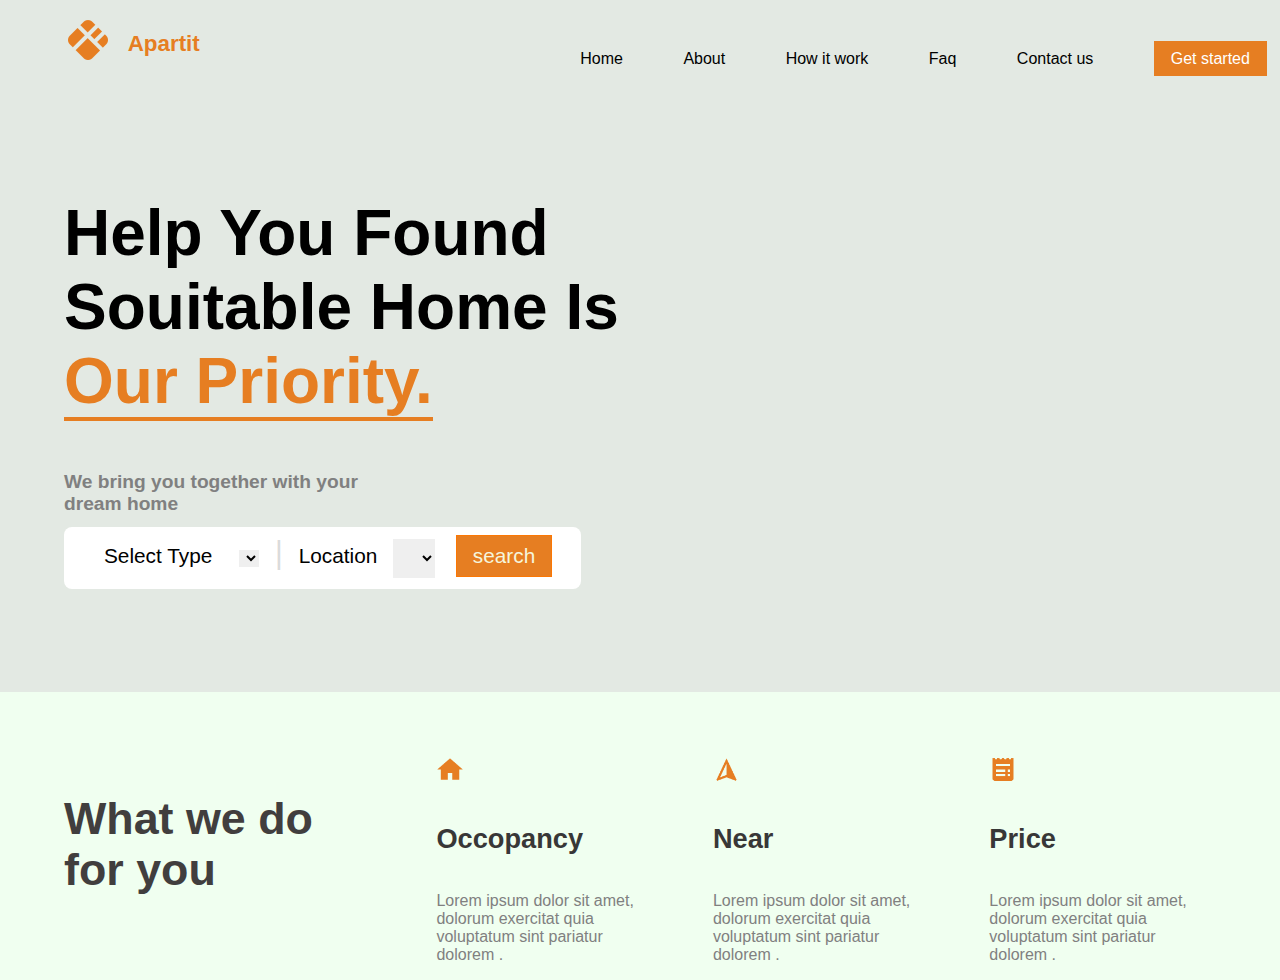
==== index.html @ b8bde972 "rename index" ====
<!DOCTYPE html>
<html lang="en">
<head>
    <meta charset="UTF-8">
    <meta http-equiv="X-UA-Compatible" content="IE=edge">
    <meta name="viewport" content="width=device-width, initial-scale=1.0">
    <link rel="stylesheet" href="ab.css">
    <title>Apartit</title>
</head>
<body>
    <header>
        <img class="logo1" src="logo.png" alt="">
        <h1>Apartit</h1>
        <ul>
            <ol><a href="">Home</a></ol>
            <ol><a href="">About</a></ol>
            <ol><a href="">How it work</a></ol>
            <ol><a href="">Faq</a></ol>
            <ol><a href="">Contact us</a></ol>
            <ol><a class="get1" href="">Get started</a></ol>
        </ul>
    </header>
    <div class="rast">

    </div>
    <div class="chap">
        <h2>Help You Found Souitable Home Is <br> <span class="s1">Our Priority.</span></h2>
        <p class="p1">We bring you together with your <br> dream home</p>
        <span class="s2">
            <label for="select">Select Type</label>
            <select name="select" id="select" >Select Type</select>
            <p class="joda">|</p>
            <label for="location">Location</label>
            <select name="location" id="location" >location</select>
            <button  class="btn"><a href="#">search</a> </button>
        </span>
    </div>
    <div class="div5">
  <span class="vasat">
        <h2 class="h22">What we do for you</h2>
        <div class="div2">
            <img src="home.png" alt="">
            <h4>Occopancy</h4>
            <p>Lorem ipsum dolor sit amet, dolorum exercitat quia voluptatum sint pariatur dolorem .</p>
        </div>
        <div class="div2">
            <img src="gps.png" alt="">
            <h4>Near</h4>
            <p>Lorem ipsum dolor sit amet, dolorum exercitat quia voluptatum sint pariatur dolorem .</p>
        </div>
        <div class="div2">
            <img src="bill.png" alt="">
            <h4>Price</h4>
            <p>Lorem ipsum dolor sit amet, dolorum exercitat quia voluptatum sint pariatur dolorem .</p>
        </div>


    </span>
    </div>
  
    
</body>
</html>
---- ab.css ----
html{
    margin: 0;
    font-size: 16px;
    padding: 0;

}

body{
    font-family: 'Gill Sans', 'Gill Sans MT', Calibri, 'Trebuchet MS', sans-serif;
    background-color: rgb(227, 233, 227);
    margin: 0;
    padding: 0;
}

header{
    margin: 1rem 0;
}

.logo1{
    display: inline-block;
    margin-left: 4rem;
}

@media (max-width:450px){
    .logo1{
        width: 30%;
        padding-left: 1rem;
    }

}

header h1{
    display: inline-block;
    font-size: 1.4rem;
    color: #E67E22;
    margin-left: .7rem;
    vertical-align: top;
}

header ul{
    display: inline-block;
    margin-left: 18rem;
    
}
@media (max-width:450px){
    header ul{
        margin-right: 1rem;
    }
}

header ul ol{
    display: inline;
    
}

header ul ol a{
    text-decoration: none;
    color: black;
    margin: 0 .5rem;
}
@media (max-width:450px){
    header ul ol a{
        margin: 1rem 0;
        padding: 3rem 0;
        
    }
}

.get1{
    border: 1px solid #E67E22;
    background-color: #E67E22;
    color: white;
    padding: .5rem 1rem;
}

header a:focus{
    color: #E67E22;
}
.rast{
    width: 50%;
    height: 35rem;
    background: url(ab.jpg);
    background-size: cover;
    background-repeat: no-repeat;
    float: right;
}
@media(max-width:450px){
    .rast{
        width: 94%;
        float: none;
    }
}

.chap{
    padding: 1rem 4rem;
    width: 98%;
    height: 35rem;
}

@media(max-width:450px){
    .chap{
        width: calc(100% - 2rem);
        padding: 1rem 1rem;
        text-align: center;
        height: 48rem;
    }
}

.chap h2{
    margin-top: 5rem;
    font-size: 4rem;
}

.s1{
    color: #E67E22;
    border-bottom:4px solid #E67E22;
    
}
.p1{
    font-size: 1.2rem;
    color: gray;
    font-weight: bold;
}

#select{
    border: none;
    margin: .7rem;
}
/* @media(max-width:450px) {
    #select , #location{
        display: inline-block;
        width: 49%;
    }
} */

#location{
    border: none;
    padding: .7rem;
}

.chap label{
    font-size: 1.3rem;
    padding: .7rem;
}

.s2{
    background-color: white;
    border-radius: 8px;
    padding: 1.4rem 1.8rem;
    margin-top: 5rem;
}
.joda{
    font-size: 2rem;
    color: rgba(128, 128, 128, 0.301);
    display: inline;
}

.btn{
    color: white;
    font-size: 1.3rem;
    padding: .5rem 1rem;
    background-color: #E67E22;
    outline: none;
    border: 1px solid #fc7703;
    margin-left: 1rem;
    /* transition: all .5s ease-in-out ; */
    /* animation: btnh 3s ease-in-out .5s ; */
    
}
.btn a{
    color: beige;
    text-decoration: none;
}

.btn:hover{
    
    animation: btnh 4s ease-in-out .1s alternate;
}
@keyframes btnh{
    from{ background-color: #E67E22;
        transform: rotate(0deg) ;
        


    }

    25%{background-color: rgb(20, 104, 100);
        transform:rotate (70deg);

    }

    75%{
        background-color: rgb(250, 17, 172);
        transform: rotate(270deg);
    }
    to{ background-color: rgb(235, 197, 147);
        transform: rotate(360deg);
        

    }
}




@media(max-width:450px){
    .btn{
        width: 98%;
        text-align: center;
        display: block;
        margin: 2rem;
    }
}

.vasat{
    padding-left: 4rem ;
    background-color: honeydew;
}

.h22{
    display: inline-block;
    width: calc(25% - 3rem);
    vertical-align: top;
    font-size: 2.8rem;
    color: rgb(65, 62, 62);
    padding-right: 6rem;
    
}
@media(max-width:450px){
    .h22{
        width: 98%;
        text-align: center;
        margin-top: 1rem;
        padding-right: 0;
        display: block;
        margin-left: 0;
    }
}
.div2{
    width: calc(25% - 3rem);
    display: inline-block;
    text-align: left;
    
}
@media(max-width:450px){
    .div2{
        width: 98%;
        text-align: center;
    }
}

.div2 img{
    width:1.7rem ;
    height:1.7rem ;

}

.vasat h4{
    font-size: 1.7rem;
    color: rgb(56, 55, 55);
    
}
.vasat p{
    color: grey;
    padding-right: 3rem;
    
}

.div5{
    background-color: honeydew;
    padding-top: 4rem;
}
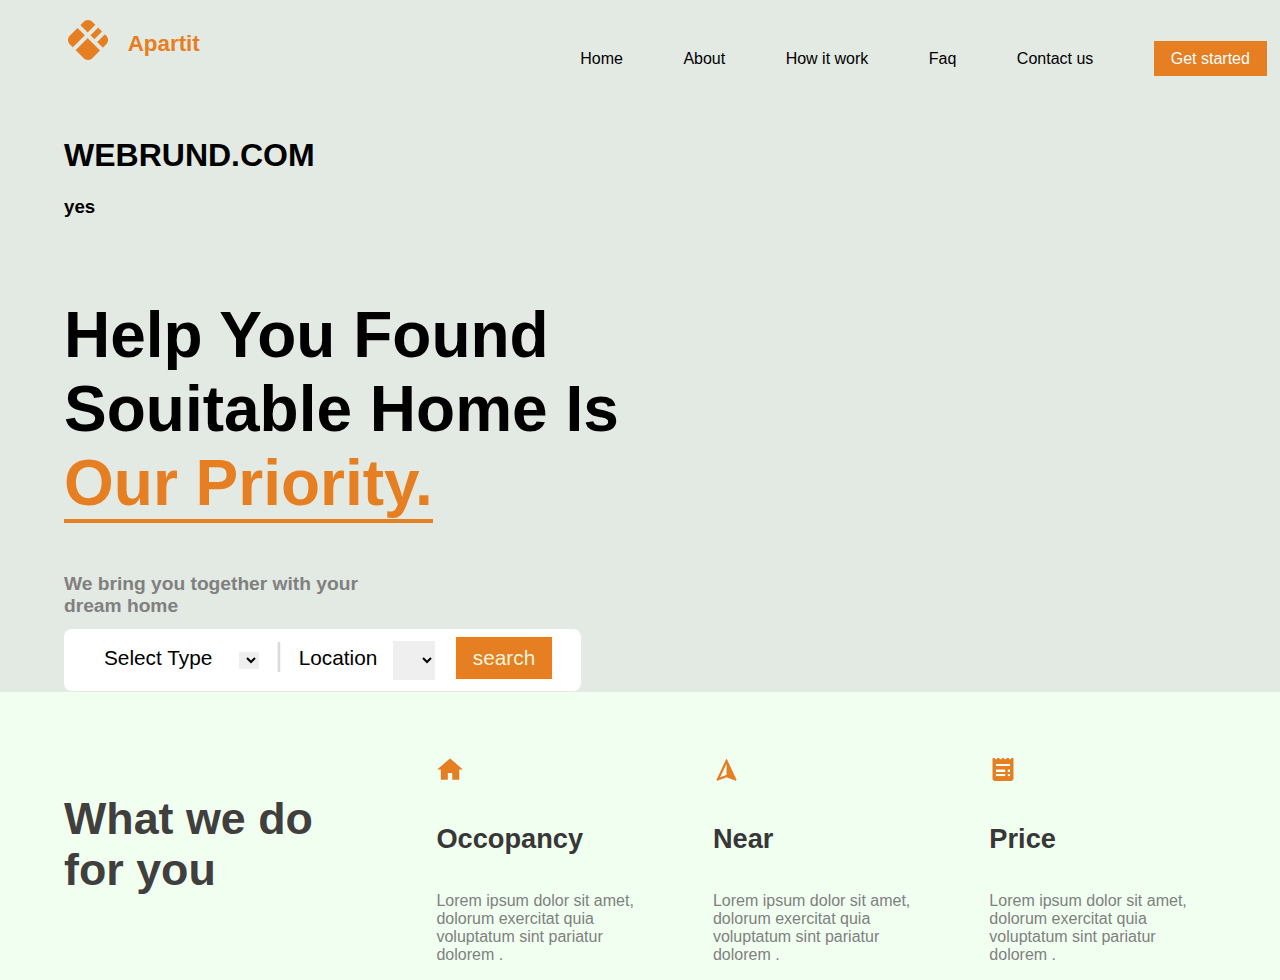
==== commit 53b8a53b: "ok" ====
--- a/index.html
+++ b/index.html
@@ -24,6 +24,8 @@
 
     </div>
     <div class="chap">
+        <h1>WEBRUND.COM</h1>
+        <h3>yes</h3>
         <h2>Help You Found Souitable Home Is <br> <span class="s1">Our Priority.</span></h2>
         <p class="p1">We bring you together with your <br> dream home</p>
         <span class="s2">
